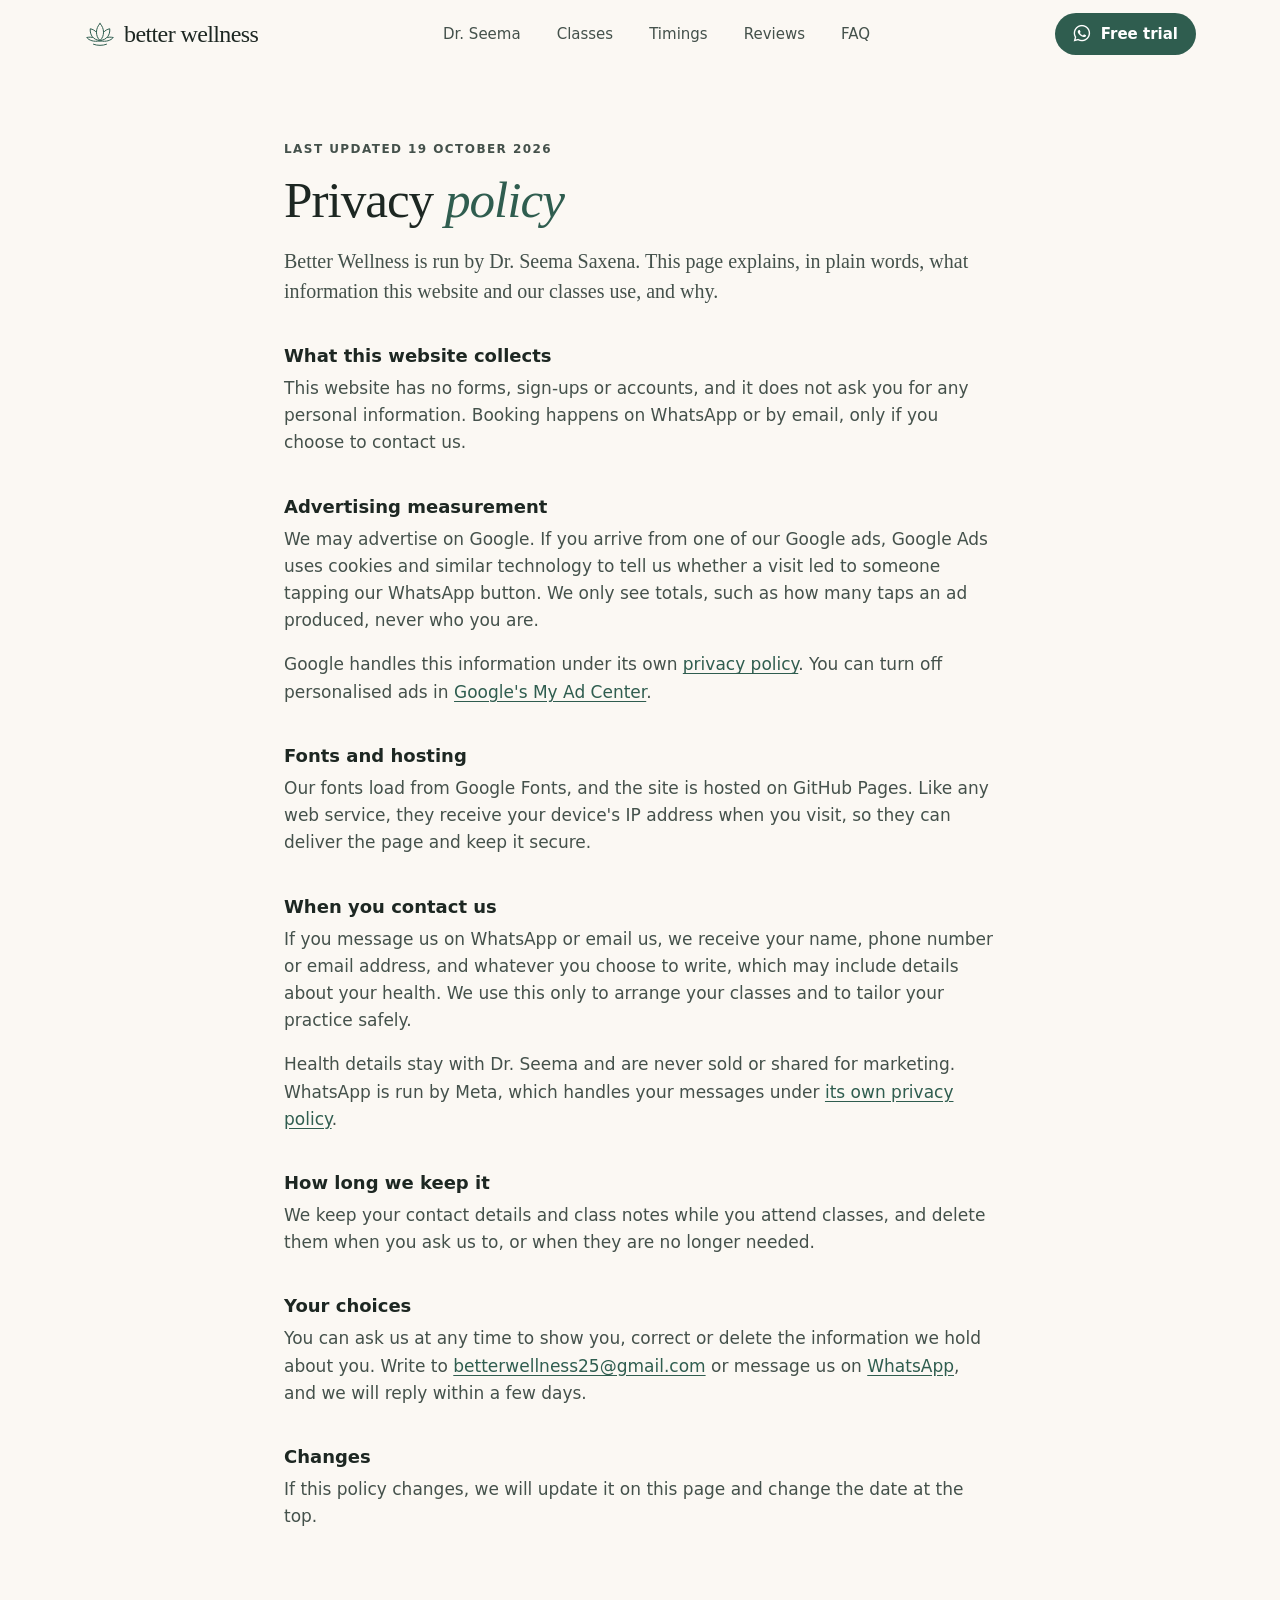
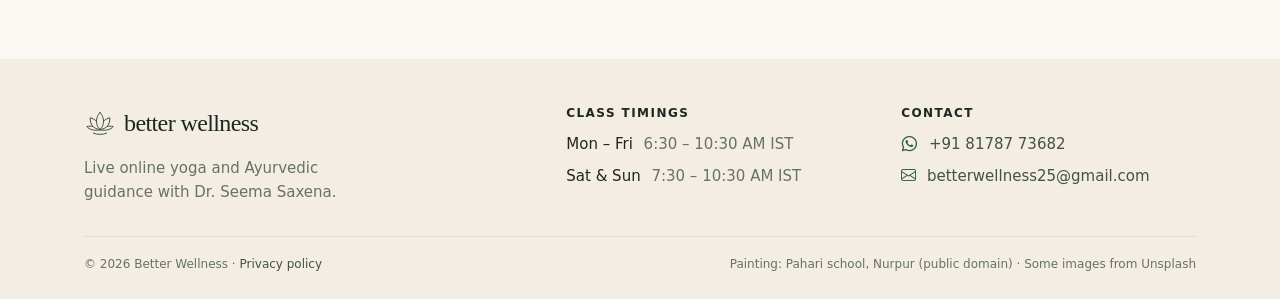
==== privacy.html @ 7ba0b814 "Privacy policy page and a dormant Google Ads conversion tag - privacy.html: plain-language policy co" ====
<!doctype html>
<html lang="en-IN">
    <head>
        <meta charset="utf-8">
        <meta name="viewport" content="width=device-width, initial-scale=1">
        <meta http-equiv="Content-Security-Policy" content="default-src 'self'; style-src 'self' https://fonts.googleapis.com; font-src 'self' https://fonts.gstatic.com; img-src 'self' data: https://www.googletagmanager.com https://googleads.g.doubleclick.net https://www.google.com https://www.google.co.in; script-src 'self' https://www.googletagmanager.com https://www.googleadservices.com https://googleads.g.doubleclick.net https://www.google.com; connect-src 'self' https://www.googletagmanager.com https://www.google.com https://googleads.g.doubleclick.net https://pagead2.googlesyndication.com; frame-src https://td.doubleclick.net https://www.googletagmanager.com; object-src 'none'; base-uri 'self'; form-action 'none'">
        <meta name="referrer" content="strict-origin-when-cross-origin">

        <title>Privacy Policy | Better Wellness</title>
        <meta name="description" content="How Better Wellness handles your information: what this website collects, how Google Ads measurement works, and how we treat what you share with us on WhatsApp or email.">
        <meta name="author" content="Dr. Seema Saxena">
        <meta name="theme-color" content="#FBF8F3">
        <link rel="canonical" href="https://www.betterwellness.in/privacy.html">

        <link rel="icon" href="images/site/lotus.svg" type="image/svg+xml">
        <link rel="icon" href="images/site/favicon-32.png" type="image/png" sizes="32x32">
        <link rel="apple-touch-icon" href="images/site/apple-touch-icon.png">

        <link rel="preconnect" href="https://fonts.googleapis.com">
        <link rel="preconnect" href="https://fonts.gstatic.com" crossorigin>
        <link href="https://fonts.googleapis.com/css2?family=Newsreader:ital,opsz,wght@0,6..72,400;0,6..72,500;1,6..72,400&family=Plus+Jakarta+Sans:wght@400;500;600;700&family=Tiro+Devanagari+Hindi&family=Mukta:wght@500;600&display=swap" rel="stylesheet">
                <script src="js/site.js"></script>
        <script src="js/ads.js" defer></script>
        <link href="css/bootstrap-icons.css" rel="stylesheet">
        <link href="css/site.css" rel="stylesheet">
    </head>

    <body class="page-legal">

        <a class="skip-link" href="#main">Skip to content</a>

        <header class="site-header">
            <div class="container header-inner">
                <a class="brand" href="index.html" aria-label="Better Wellness, home">
                    <svg class="lotus" viewBox="0 0 64 64" aria-hidden="true"><path class="p-ll" d="M30.5 46 C 20 48, 10 45, 5.5 39 C 15 37, 25 39.5, 30.5 46 Z"/><path class="p-lr" d="M33.5 46 C 44 48, 54 45, 58.5 39 C 49 37, 39 39.5, 33.5 46 Z"/><path class="p-l" d="M31.5 45 C 18.5 44, 11.5 34, 12.5 21.5 C 22.5 23.5, 30 31.5, 31.5 45 Z"/><path class="p-r" d="M32.5 45 C 45.5 44, 52.5 34, 51.5 21.5 C 41.5 23.5, 34 31.5, 32.5 45 Z"/><path class="p-c" d="M32 11 C 41.5 20.5, 41.5 36.5, 32 45 C 22.5 36.5, 22.5 20.5, 32 11 Z"/><path class="p-base" d="M19 52.5 C 27 55.5, 37 55.5, 45 52.5"/></svg>
                    <span class="wordmark">better wellness</span>
                </a>

                <nav class="site-nav" aria-label="Main">
                    <a href="index.html#about">Dr. Seema</a>
                    <a href="index.html#classes">Classes</a>
                    <a href="index.html#timings">Timings</a>
                    <a href="index.html#reviews">Reviews</a>
                    <a href="index.html#faq">FAQ</a>
                </nav>

                <a class="btn btn-small" href="https://wa.me/918178773682?text=Hi%20Dr.%20Seema%2C%20I%27d%20like%20to%20book%20a%20free%20trial%20yoga%20class." target="_blank" rel="noopener">
                    <i class="bi-whatsapp" aria-hidden="true"></i> Free trial
                </a>
            </div>
        </header>

        <main id="main">
            <article class="container legal">
                <p class="eyebrow">Last updated 19 October 2026</p>
                <h1>Privacy <em>policy</em></h1>
                <p class="legal-lead">Better Wellness is run by Dr. Seema Saxena. This page explains, in plain words, what information this website and our classes use, and why.</p>

                <h2>What this website collects</h2>
                <p>This website has no forms, sign-ups or accounts, and it does not ask you for any personal information. Booking happens on WhatsApp or by email, only if you choose to contact us.</p>

                <h2>Advertising measurement</h2>
                <p>We may advertise on Google. If you arrive from one of our Google ads, Google Ads uses cookies and similar technology to tell us whether a visit led to someone tapping our WhatsApp button. We only see totals, such as how many taps an ad produced, never who you are.</p>
                <p>Google handles this information under its own <a href="https://policies.google.com/privacy" target="_blank" rel="noopener">privacy policy</a>. You can turn off personalised ads in <a href="https://myadcenter.google.com/" target="_blank" rel="noopener">Google's My Ad Center</a>.</p>

                <h2>Fonts and hosting</h2>
                <p>Our fonts load from Google Fonts, and the site is hosted on GitHub Pages. Like any web service, they receive your device's IP address when you visit, so they can deliver the page and keep it secure.</p>

                <h2>When you contact us</h2>
                <p>If you message us on WhatsApp or email us, we receive your name, phone number or email address, and whatever you choose to write, which may include details about your health. We use this only to arrange your classes and to tailor your practice safely.</p>
                <p>Health details stay with Dr. Seema and are never sold or shared for marketing. WhatsApp is run by Meta, which handles your messages under <a href="https://www.whatsapp.com/legal/privacy-policy" target="_blank" rel="noopener">its own privacy policy</a>.</p>

                <h2>How long we keep it</h2>
                <p>We keep your contact details and class notes while you attend classes, and delete them when you ask us to, or when they are no longer needed.</p>

                <h2>Your choices</h2>
                <p>You can ask us at any time to show you, correct or delete the information we hold about you. Write to <a href="mailto:betterwellness25@gmail.com">betterwellness25@gmail.com</a> or message us on <a href="https://wa.me/918178773682" target="_blank" rel="noopener">WhatsApp</a>, and we will reply within a few days.</p>

                <h2>Changes</h2>
                <p>If this policy changes, we will update it on this page and change the date at the top.</p>
            </article>
        </main>

        <footer class="site-footer">
            <div class="container">
                <div class="footer-top">
                    <div class="footer-brand">
                        <a class="brand" href="index.html">
                            <svg class="lotus" viewBox="0 0 64 64" aria-hidden="true"><path class="p-ll" d="M30.5 46 C 20 48, 10 45, 5.5 39 C 15 37, 25 39.5, 30.5 46 Z"/><path class="p-lr" d="M33.5 46 C 44 48, 54 45, 58.5 39 C 49 37, 39 39.5, 33.5 46 Z"/><path class="p-l" d="M31.5 45 C 18.5 44, 11.5 34, 12.5 21.5 C 22.5 23.5, 30 31.5, 31.5 45 Z"/><path class="p-r" d="M32.5 45 C 45.5 44, 52.5 34, 51.5 21.5 C 41.5 23.5, 34 31.5, 32.5 45 Z"/><path class="p-c" d="M32 11 C 41.5 20.5, 41.5 36.5, 32 45 C 22.5 36.5, 22.5 20.5, 32 11 Z"/><path class="p-base" d="M19 52.5 C 27 55.5, 37 55.5, 45 52.5"/></svg>
                            <span class="wordmark">better wellness</span>
                        </a>
                        <p>Live online yoga and Ayurvedic guidance with Dr. Seema Saxena.</p>
                    </div>

                    <div class="footer-col">
                        <h2 class="footer-title">Class timings</h2>
                        <p>Mon – Fri <span>6:30 – 10:30 AM IST</span></p>
                        <p>Sat &amp; Sun <span>7:30 – 10:30 AM IST</span></p>
                    </div>

                    <div class="footer-col">
                        <h2 class="footer-title">Contact</h2>
                        <a href="https://wa.me/918178773682" target="_blank" rel="noopener"><i class="bi-whatsapp" aria-hidden="true"></i> +91 81787 73682</a>
                        <a href="mailto:betterwellness25@gmail.com"><i class="bi-envelope" aria-hidden="true"></i> betterwellness25@gmail.com</a>
                    </div>
                </div>

                <div class="footer-base">
                    <p>© 2026 Better Wellness · <a href="privacy.html">Privacy policy</a></p>
                    <p>Painting: Pahari school, Nurpur (public domain) · Some images from Unsplash</p>
                </div>
            </div>
        </footer>

    </body>
</html>
---- css/site.css ----
/* Better Wellness: site styles
   Brand idea: a calm doctor's clinic at sunrise. Warm, knowledgeable,
   unhurried; Dr. Seema at the centre, no hype.

   Palette: paper and ink at the core, tulsi green for the brand, and two
   warm accents used sparingly: haldi (turmeric) and mitti (clay). */

:root {
  --bg: #FBF8F3;          /* paper */
  --surface: #FFFFFF;
  --sand: #F3EDE3;
  --ink: #1D2722;
  --ink-2: #44514B;
  --muted: #66716B;
  --line: #E4DCCF;
  --brand: #2F5D4F;       /* tulsi */
  --brand-dark: #234639;  /* deep tulsi */
  --haldi: #C8902B;
  --haldi-light: #E6BD67;
  --mitti: #A85A3C;
  --mitti-deep: #6E3624;
  --whatsapp: #25D366;

  --serif: 'Newsreader', 'Tiro Devanagari Hindi', Georgia, serif;
  --sans: 'Plus Jakarta Sans', 'Mukta', system-ui, -apple-system, 'Segoe UI', sans-serif;

  /* Type scale: two display sizes, two serif reading sizes, five sans sizes */
  --fs-display: clamp(44px, 5.6vw, 72px);
  --fs-h2: clamp(34px, 4vw, 52px);
  --fs-quote: 24px;
  --fs-serif-sm: 20px;
  --fs-h3: 18px;
  --fs-lead: 19px;
  --fs-body: 17px;
  --fs-small: 15px;
  --fs-caption: 13px;
  --fs-label: 12px;

  /* Shape and rhythm */
  --container: 1160px;
  --header-h: 68px;
  --radius-xl: 32px;
  --radius-lg: 24px;
  --radius-md: 16px;
  --icon: 44px;
  --section-y: 112px;
  --shadow-sm: 0 6px 18px rgba(29, 39, 34, 0.08);
  --shadow-md: 0 12px 32px rgba(29, 39, 34, 0.1);
}

/* ---------- Base ---------- */

*,
*::before,
*::after {
  box-sizing: border-box;
}

html {
  scroll-padding-top: calc(var(--header-h) + 16px);
  -webkit-text-size-adjust: 100%;
}

@media (prefers-reduced-motion: no-preference) {
  html {
    scroll-behavior: smooth;
  }
}

body {
  margin: 0;
  background: var(--bg);
  color: var(--ink-2);
  font-family: var(--sans);
  font-size: var(--fs-body);
  line-height: 1.6;
  -webkit-font-smoothing: antialiased;
}

img {
  display: block;
  max-width: 100%;
  height: auto;
}

h1,
h2,
h3 {
  margin: 0;
  color: var(--ink);
}

h1,
h2 {
  font-family: var(--serif);
  font-weight: 400;
  letter-spacing: -0.02em;
  text-wrap: balance;
}

h1 {
  font-size: var(--fs-display);
  line-height: 1.02;
}

h2 {
  font-size: var(--fs-h2);
  line-height: 1.06;
}

h3 {
  font-size: var(--fs-h3);
  font-weight: 600;
  line-height: 1.35;
}

h1 em,
h2 em {
  font-style: italic;
  color: var(--brand);
}

p {
  margin: 0 0 1em;
}

a {
  color: var(--brand);
  text-underline-offset: 3px;
}

a:hover {
  color: var(--brand-dark);
}

:focus-visible {
  outline: 2px solid var(--brand);
  outline-offset: 3px;
  border-radius: 6px;
}

ul,
ol {
  margin: 0;
  padding: 0;
  list-style: none;
}

figure {
  margin: 0;
}

.container {
  width: 100%;
  max-width: var(--container);
  margin: 0 auto;
  padding: 0 24px;
}

/* The one uppercase label style, used for eyebrows, titles, topics and sources */
.eyebrow,
.label {
  color: var(--muted);
  font-size: var(--fs-label);
  font-weight: 700;
  letter-spacing: 0.12em;
  line-height: 1.4;
  text-transform: uppercase;
}

.eyebrow {
  margin: 0 0 16px;
  color: var(--brand);
}

.muted {
  color: var(--muted);
}

.skip-link {
  position: absolute;
  left: 16px;
  top: -60px;
  z-index: 100;
  padding: 10px 16px;
  background: var(--ink);
  color: var(--surface);
  border-radius: 10px;
  text-decoration: none;
}

.skip-link:focus {
  top: 12px;
  color: var(--surface);
}

/* ---------- Buttons ---------- */

.btn {
  display: inline-flex;
  align-items: center;
  justify-content: center;
  gap: 10px;
  min-height: 54px;
  padding: 0 28px;
  border-radius: 999px;
  background: var(--brand);
  color: var(--surface);
  font-size: 16px;
  font-weight: 600;
  text-decoration: none;
  transition: background-color 0.2s ease, transform 0.2s ease, box-shadow 0.2s ease;
}

.btn:hover {
  background: var(--brand-dark);
  color: var(--surface);
  transform: translateY(-1px);
  box-shadow: 0 10px 24px rgba(35, 70, 57, 0.22);
}

.text-link i {
  display: inline-block;
  transition: transform 0.25s ease;
}

.text-link:hover i {
  transform: translateX(4px);
}

.btn i {
  font-size: 19px;
  line-height: 1;
}

.btn-small {
  min-height: 42px;
  padding: 0 18px;
  font-size: var(--fs-small);
}

.btn-small i {
  font-size: 16px;
}

.btn-light {
  background: var(--surface);
  color: var(--brand-dark);
}

.btn-light:hover {
  background: var(--sand);
  color: var(--brand-dark);
}

.text-link {
  display: inline-flex;
  align-items: center;
  gap: 6px;
  color: var(--ink);
  font-weight: 600;
  text-decoration: none;
}

.text-link:hover {
  color: var(--brand);
}

/* ---------- Header ---------- */

.site-header {
  position: sticky;
  top: 0;
  z-index: 50;
  background: rgba(251, 248, 243, 0.9);
  -webkit-backdrop-filter: saturate(160%) blur(12px);
  backdrop-filter: saturate(160%) blur(12px);
  border-bottom: 1px solid transparent;
  transition: border-color 0.3s ease, box-shadow 0.3s ease;
}

.site-header.is-scrolled {
  border-bottom-color: var(--line);
  box-shadow: 0 6px 24px rgba(29, 39, 34, 0.05);
}

.header-inner {
  display: flex;
  align-items: center;
  justify-content: space-between;
  gap: 24px;
  height: var(--header-h);
}

.brand {
  display: inline-flex;
  align-items: center;
  gap: 8px;
  color: var(--brand);
  text-decoration: none;
}

.wordmark {
  color: var(--ink);
  font-family: var(--serif);
  font-size: 24px;
  font-weight: 500;
  letter-spacing: -0.025em;
  line-height: 1;
}

/* The lotus mark: drawn inline so it can take the colour of its context */
.lotus {
  display: block;
  overflow: visible;
  stroke: currentColor;
  stroke-width: 2;
  stroke-linecap: round;
  stroke-linejoin: round;
}

.lotus path {
  fill: var(--mark-bg, var(--bg));
}

.lotus .p-base {
  fill: none;
}

.brand:hover {
  color: var(--ink);
}

.brand .lotus {
  width: 32px;
  height: 32px;
}

.site-nav {
  display: flex;
  gap: 36px;
}

.site-nav a {
  color: var(--ink-2);
  font-size: var(--fs-small);
  font-weight: 500;
  text-decoration: none;
}

.site-nav a:hover {
  color: var(--ink);
}

/* ---------- Hero ---------- */

.hero {
  padding: 16px 0 var(--section-y);
}

/* Sunrise over the Himalaya: one message, one action */
.hero-card {
  position: relative;
  isolation: isolate;
  overflow: hidden;
  display: flex;
  flex-direction: column;
  align-items: center;
  min-height: min(88vh, 780px);
  padding: 88px 24px 0;
  border-radius: var(--radius-xl);
  background: linear-gradient(180deg, #FBF8F2 0%, #F9F0E0 52%, #F5E5C8 100%);
  text-align: center;
}

.hero-copy {
  position: relative;
  z-index: 2;
  max-width: 820px;
}

.hero-copy h1 {
  font-size: clamp(46px, 6vw, 80px);
}

.hero .lede {
  max-width: 520px;
  margin: 24px auto 36px;
  text-wrap: balance;
  color: var(--ink-2);
  font-size: var(--fs-lead);
}

.hero-cta {
  display: inline-flex;
  align-items: center;
  gap: 14px;
  min-height: 60px;
  padding: 6px 6px 6px 24px;
  border-radius: 999px;
  background: var(--brand);
  box-shadow: 0 12px 28px rgba(35, 70, 57, 0.22);
  color: var(--bg);
  font-size: var(--fs-body);
  font-weight: 600;
  text-decoration: none;
  transition: background-color 0.25s ease, transform 0.25s ease, box-shadow 0.25s ease;
}

.hero-cta:hover {
  background: var(--brand-dark);
  color: var(--bg);
  transform: translateY(-2px);
  box-shadow: 0 16px 32px rgba(35, 70, 57, 0.26);
}

.hero-cta > i {
  font-size: 20px;
}

.hero-cta-arrow {
  display: grid;
  place-items: center;
  flex: none;
  width: 48px;
  height: 48px;
  margin-left: 8px;
  border-radius: 50%;
  background: var(--bg);
  color: var(--brand-dark);
  font-size: 18px;
}

.hero-cta-arrow i {
  transition: transform 0.25s ease;
}

.hero-cta:hover .hero-cta-arrow i {
  transform: translateX(3px);
}

/* Her achievements: small and quiet, each marked with a haldi dot so wrapping stays tidy */
.hero-proof {
  display: flex;
  flex-wrap: wrap;
  justify-content: center;
  gap: 8px 20px;
  margin: 26px auto 0;
  max-width: 760px;
  color: var(--muted);
  font-size: var(--fs-caption);
}

.hero-proof li {
  display: inline-flex;
  align-items: center;
}

.hero-proof li::before {
  content: "";
  width: 5px;
  height: 5px;
  margin-right: 8px;
  border-radius: 50%;
  background: var(--haldi);
  opacity: 0.8;
}

/* The horizon: a rising sun behind four ridges in the brand's warm tones */
.horizon {
  position: relative;
  z-index: 1;
  flex: 1;
  width: calc(100% + 48px);
  min-height: 220px;
  margin-top: 16px;
  pointer-events: none;
}

.sun {
  position: absolute;
  left: 50%;
  bottom: 26%;
  width: min(240px, 40vw);
  aspect-ratio: 1;
  border-radius: 50%;
  background: radial-gradient(circle, #F8DCA0 0%, #F2C676 46%, rgba(242, 198, 118, 0.3) 62%, rgba(242, 198, 118, 0) 72%);
  translate: -50% 0;
}

.ridge {
  position: absolute;
  left: 0;
  bottom: 0;
  width: 100%;
  height: 100%;
  /* Parallax: further ridges move a little as the page scrolls (set by site.js) */
  translate: 0 calc(var(--hero-scroll, 0) * var(--ridge-depth, 0) * 1px);
}

.ridge-far path { fill: #F2E1C3; }
.ridge-mid path { fill: #EACDA0; }
.ridge-near path { fill: #DDB386; }
.ridge-front path { fill: #6F8F80; }

.ridge-far { --ridge-depth: 0.05; }
.ridge-mid { --ridge-depth: 0.1; }
.ridge-near { --ridge-depth: 0.16; }
.ridge-front { --ridge-depth: 0; }

/* Hand-drawn stroke under the hero's italic phrase */
.underlined {
  position: relative;
  z-index: 0;
  white-space: nowrap;
}

.underlined svg {
  position: absolute;
  z-index: -1;
  left: -2%;
  bottom: -0.2em;
  width: 104%;
  height: 0.32em;
  overflow: visible;
}

.underlined path {
  fill: var(--haldi);
  fill-opacity: 0.55;
}

/* ---------- Sections ---------- */

.section {
  padding: var(--section-y) 0;
}

.section-sand {
  background: var(--sand);
}

.section-head {
  max-width: 640px;
  margin-bottom: 56px;
}

/* ---------- Heritage ---------- */

.heritage-section {
  padding: var(--section-y) 0 0;
}

.heritage {
  position: relative;
  overflow: hidden;
  display: grid;
  grid-template-columns: minmax(260px, 380px) 1fr;
  gap: 72px;
  align-items: center;
  padding: 56px 72px 56px 56px;
  border-radius: var(--radius-xl);
  background: var(--mitti-deep);
  color: rgba(251, 248, 243, 0.86);
}

/* The lotus's construction lines, drawn faintly behind the copy */
.heritage-grid {
  position: absolute;
  right: -200px;
  top: 50%;
  width: 600px;
  height: 600px;
  transform: translateY(-50%);
  fill: none;
  stroke: var(--haldi-light);
  stroke-width: 0.16;
  opacity: 0.2;
  pointer-events: none;
}

.heritage-art {
  position: relative;
  margin: 0;
}

.heritage-art img {
  width: 100%;
  border: 6px solid rgba(251, 248, 243, 0.92);
  border-radius: 8px;
  box-shadow: 0 18px 40px rgba(0, 0, 0, 0.28);
}

.heritage-art figcaption {
  margin-top: 14px;
  color: rgba(251, 248, 243, 0.62);
  font-size: var(--fs-label);
  line-height: 1.45;
}

.heritage-copy {
  position: relative;
  max-width: 540px;
}

.heritage .eyebrow,
.heritage .label {
  color: var(--haldi-light);
}

.heritage-sanskrit {
  margin: 0 0 8px;
  color: var(--haldi-light);
  font-family: 'Tiro Devanagari Hindi', var(--serif);
  font-size: clamp(30px, 3.4vw, 44px);
  line-height: 1.35;
}

.heritage h2,
.heritage h2 em {
  color: var(--bg);
}

.heritage .label {
  margin: 12px 0 24px;
}

/* ---------- Classes ---------- */

/* Follows the teacher section on the same background, so no second gap */
.classes {
  padding-top: 0;
}

.classes-grid {
  display: grid;
  grid-template-columns: 0.85fr 1.15fr;
  gap: 88px;
  align-items: start;
}

.classes-head {
  position: sticky;
  top: calc(var(--header-h) + 40px);
}

.classes-head h2 {
  margin-bottom: 20px;
}

.classes-head p {
  max-width: 400px;
  margin-bottom: 24px;
  color: var(--muted);
}

.class-rows {
  border-top: 1px solid var(--line);
}

.class-rows li {
  display: grid;
  grid-template-columns: var(--icon) 1fr auto;
  gap: 20px;
  align-items: center;
  padding: 26px 16px;
  border-bottom: 1px solid var(--line);
  transition: background-color 0.3s ease;
}

.class-rows li:hover {
  background: rgba(255, 255, 255, 0.7);
}

.row-icon {
  display: grid;
  place-items: center;
  width: var(--icon);
  height: var(--icon);
  border-radius: 50%;
  background: var(--sand);
  color: var(--brand);
  font-size: 18px;
  transition: background-color 0.3s ease, color 0.3s ease;
}

.class-rows li:hover .row-icon {
  background: var(--brand);
  color: var(--surface);
}

.class-rows h3 {
  margin-bottom: 4px;
}

.class-rows p {
  margin: 0;
  color: var(--muted);
  font-size: var(--fs-small);
}

.row-tag {
  padding: 6px 12px;
  background: var(--surface);
  border: 1px solid var(--line);
  border-radius: 999px;
  color: var(--ink-2);
  font-size: var(--fs-caption);
  font-weight: 600;
  white-space: nowrap;
}

/* ---------- Teacher ---------- */

.teacher {
  padding-top: 0;
}

.teacher-grid {
  display: grid;
  grid-template-columns: 1fr 1fr;
  gap: 88px;
  align-items: center;
}

.teacher-collage {
  position: relative;
  display: grid;
  grid-template-columns: 1fr 1fr;
  gap: 14px;
  align-items: start;
}

.collage-col {
  display: grid;
  gap: 14px;
}

/* The second column starts lower, so the four photos read as one arrangement */
.collage-col-offset {
  margin-top: 56px;
}

.teacher-collage figure {
  position: relative;
  margin: 0;
  overflow: hidden;
  border-radius: var(--radius-lg);
  background: var(--sand);
}

.teacher-collage img {
  width: 100%;
  height: 100%;
  object-fit: cover;
  transition: transform 0.9s cubic-bezier(0.2, 0.7, 0.2, 1);
}

.teacher-collage figure:hover img {
  transform: scale(1.04);
}

.photo-portrait {
  aspect-ratio: 4 / 5;
}

.photo-portrait img {
  object-position: 50% 30%;
}

.photo-landscape {
  aspect-ratio: 4 / 3;
}

/* Labels sit at the top so they never cover faces */
.teacher-collage figcaption {
  position: absolute;
  left: 10px;
  top: 10px;
  padding: 4px 10px;
  background: rgba(255, 255, 255, 0.92);
  border-radius: 999px;
  color: var(--ink);
  font-size: var(--fs-label);
  font-weight: 600;
  max-width: calc(100% - 20px);
  line-height: 1.3;
}

.teacher-collage .caption-bottom {
  top: auto;
  bottom: 10px;
}

.collage-seal {
  position: absolute;
  z-index: 1;
  left: calc(50% - 62px);
  top: calc(50% - 62px);
  display: flex;
  flex-direction: column;
  align-items: center;
  justify-content: center;
  width: 124px;
  height: 124px;
  border: 6px solid var(--bg);
  border-radius: 50%;
  background: var(--brand);
  color: var(--surface);
  text-align: center;
}

.collage-seal strong {
  font-family: var(--serif);
  font-size: 42px;
  font-weight: 400;
  line-height: 1;
}

.collage-seal span {
  max-width: none;
  margin-top: 4px;
  font-size: var(--fs-label);
  font-weight: 700;
  letter-spacing: 0.12em;
  line-height: 1.3;
  text-transform: uppercase;
}

.teacher-copy h2 {
  margin-bottom: 12px;
}

.teacher-name {
  margin-bottom: 28px;
  color: var(--muted);
  font-size: var(--fs-small);
}

.teacher-name strong {
  color: var(--ink);
  font-weight: 600;
}

.teacher-lead {
  margin-bottom: 16px;
  color: var(--ink);
  font-family: var(--serif);
  font-size: var(--fs-quote);
  font-style: italic;
  line-height: 1.35;
  letter-spacing: -0.01em;
}

.teacher-copy > p:not(.eyebrow):not(.teacher-name):not(.teacher-lead) {
  color: var(--muted);
}

/* Why her, in four tiles */
.credentials {
  display: grid;
  grid-template-columns: 1fr 1fr;
  gap: 12px;
  margin-top: 32px;
}

.credentials li {
  display: grid;
  grid-template-columns: auto 1fr;
  gap: 2px 14px;
  align-items: center;
  padding: 16px 18px;
  background: var(--surface);
  border: 1px solid var(--line);
  border-radius: var(--radius-md);
  transition: border-color 0.25s ease, transform 0.25s ease;
}

.credentials li:hover {
  border-color: rgba(47, 93, 79, 0.35);
  transform: translateY(-2px);
}

.credentials i {
  grid-row: 1 / span 2;
  display: grid;
  place-items: center;
  width: var(--icon);
  height: var(--icon);
  border-radius: 50%;
  background: var(--sand);
  color: var(--brand);
  font-size: 18px;
}

.credentials strong {
  color: var(--ink);
  font-size: var(--fs-small);
  font-weight: 600;
  line-height: 1.3;
}

.credentials span {
  color: var(--muted);
  font-size: var(--fs-caption);
  line-height: 1.4;
}

/* ---------- Benefits ---------- */

.section-head-center {
  margin-left: auto;
  margin-right: auto;
  text-align: center;
}

.benefits-section {
  background: var(--sand);
}

.benefits {
  display: grid;
  grid-template-columns: 1fr minmax(260px, 380px) 1fr;
  gap: 64px;
  align-items: center;
}

.benefits-col {
  display: grid;
  gap: 44px;
}

.benefits-col:first-child {
  text-align: right;
}

.benefits-col p {
  margin: 6px 0 0;
  color: var(--muted);
  font-size: var(--fs-small);
}

.benefits-figure {
  position: relative;
  aspect-ratio: 1;
}

.benefits-figure::before,
.benefits-figure::after {
  content: "";
  position: absolute;
  border-radius: 50%;
  pointer-events: none;
}

.benefits-figure::before {
  inset: -16px;
  border: 1px solid var(--line);
}

.benefits-figure::after {
  inset: -34px;
  border: 1px dashed rgba(47, 93, 79, 0.22);
}

.benefits-photo {
  width: 100%;
  height: 100%;
  object-fit: cover;
  object-position: 50% 45%;
  border-radius: 50%;
}

.benefits-lotus {
  position: absolute;
  left: 50%;
  bottom: -30px;
  display: grid;
  place-items: center;
  width: 64px;
  height: 64px;
  transform: translateX(-50%);
  background: var(--sand);
  border: 1px solid var(--line);
  border-radius: 50%;
  color: var(--brand);
}

.benefits-lotus .lotus {
  --mark-bg: var(--sand);
  width: 38px;
  height: 38px;
}

/* ---------- Timetable ---------- */

.timetable-section {
  padding: var(--section-y) 0;
}

.timetable {
  position: relative;
  overflow: hidden;
  padding: 88px 64px 0;
  border-radius: var(--radius-xl);
  background: var(--brand-dark);
  color: var(--surface);
}

.timetable h2 em {
  color: var(--haldi-light);
}

.timetable-grid {
  position: relative;
  z-index: 1;
  display: grid;
  grid-template-columns: 1fr 1.25fr;
  gap: 72px;
  align-items: start;
}

.timetable .eyebrow {
  color: var(--haldi-light);
}

.timetable h2 {
  color: var(--surface);
  margin-bottom: 20px;
}

.timetable-copy p {
  max-width: 420px;
  color: rgba(255, 255, 255, 0.78);
}

.batches {
  display: grid;
  gap: 10px;
}

.batches li {
  display: flex;
  align-items: baseline;
  justify-content: space-between;
  gap: 16px;
  padding: 18px 22px;
  border: 1px solid rgba(255, 255, 255, 0.14);
  border-radius: var(--radius-md);
  background: rgba(255, 255, 255, 0.05);
}

.batch-time {
  font-family: var(--serif);
  font-size: var(--fs-serif-sm);
}

.batch-days {
  color: rgba(255, 255, 255, 0.7);
  font-size: var(--fs-small);
}

.timetable-word {
  margin: 48px 0 0;
  color: transparent;
  font-family: var(--sans);
  font-size: clamp(96px, 22vw, 300px);
  font-weight: 800;
  line-height: 0.74;
  letter-spacing: -0.04em;
  text-align: center;
  white-space: nowrap;
  -webkit-text-stroke: 1.5px rgba(255, 255, 255, 0.2);
  user-select: none;
}

/* ---------- Reviews ---------- */

.reviews {
  display: grid;
  grid-template-columns: 1.15fr 1fr;
  grid-template-rows: auto auto;
  gap: 20px;
}

.review {
  display: flex;
  flex-direction: column;
  gap: 20px;
  padding: 32px;
  background: var(--surface);
  border: 1px solid var(--line);
  border-radius: var(--radius-lg);
}

.review-topic {
  align-self: flex-start;
  padding: 5px 12px;
  background: var(--sand);
  border-radius: 999px;
  color: var(--brand);
  font-size: var(--fs-label);
  font-weight: 700;
  letter-spacing: 0.12em;
  text-transform: uppercase;
}

.review blockquote {
  flex: 1;
  margin: 0;
  color: var(--ink);
  font-family: var(--serif);
  font-size: var(--fs-serif-sm);
  line-height: 1.55;
}

.review-featured {
  grid-row: 1 / span 2;
  position: relative;
  padding: 48px;
  background: var(--brand);
  border-color: var(--brand);
}

/* Oversized opening quote mark */
.review-featured::before {
  content: "\201C";
  position: absolute;
  top: 8px;
  right: 36px;
  color: rgba(255, 255, 255, 0.12);
  font-family: var(--serif);
  font-size: 220px;
  line-height: 1;
}

.review-featured .review-topic {
  background: rgba(255, 255, 255, 0.12);
  color: var(--haldi-light);
}

.review-featured blockquote {
  color: var(--surface);
  font-size: var(--fs-quote);
  line-height: 1.5;
}

.review figcaption {
  display: flex;
  align-items: center;
  gap: 12px;
}

.review img {
  width: 44px;
  height: 44px;
  border-radius: 50%;
  object-fit: cover;
}

.review-featured img {
  width: 56px;
  height: 56px;
  border: 2px solid rgba(255, 255, 255, 0.4);
}

.review figcaption span {
  color: var(--muted);
  font-size: var(--fs-caption);
  line-height: 1.35;
}

.review figcaption strong {
  display: block;
  color: var(--ink);
  font-size: var(--fs-small);
  font-weight: 600;
}

.review-featured figcaption span {
  color: rgba(255, 255, 255, 0.75);
}

.review-featured figcaption strong {
  color: var(--surface);
}

/* ---------- FAQ ---------- */

.faq-grid {
  display: grid;
  grid-template-columns: 1fr 1.6fr;
  gap: 80px;
  align-items: start;
}

.faq-grid .section-head {
  margin-bottom: 0;
}

.faq-grid .section-head .muted {
  margin-top: 20px;
}

.faq {
  border-top: 1px solid var(--line);
}

.faq details {
  border-bottom: 1px solid var(--line);
}

.faq summary {
  display: flex;
  align-items: center;
  justify-content: space-between;
  gap: 24px;
  padding: 22px 0;
  color: var(--ink);
  font-size: var(--fs-h3);
  font-weight: 600;
  line-height: 1.4;
  list-style: none;
  cursor: pointer;
}

.faq summary::-webkit-details-marker {
  display: none;
}

.faq summary::after {
  content: "+";
  flex-shrink: 0;
  color: var(--brand);
  font-size: 26px;
  font-weight: 400;
  line-height: 1;
}

.faq summary::after {
  transition: transform 0.3s ease;
}

.faq details[open] summary::after {
  transform: rotate(45deg);
}

.faq details p {
  max-width: 62ch;
  margin: -6px 0 0;
  padding-bottom: 24px;
  color: var(--muted);
  font-size: var(--fs-small);
}

/* ---------- Closing CTA ---------- */

.cta {
  padding: 0 0 var(--section-y);
}

.cta-card {
  position: relative;
  isolation: isolate;
  overflow: hidden;
  display: flex;
  justify-content: center;
  padding: 112px 32px;
  border-radius: var(--radius-xl);
  background: var(--sand);
  text-align: center;
}

.cta-bg {
  position: absolute;
  inset: 0;
  z-index: -2;
  width: 100%;
  height: 100%;
  object-fit: cover;
}

.cta-card::before {
  content: "";
  position: absolute;
  inset: 0;
  z-index: -1;
  background: rgba(251, 248, 243, 0.42);
}

.cta-inner {
  display: flex;
  flex-direction: column;
  align-items: center;
  max-width: 560px;
}

.cta p {
  margin: 16px 0 32px;
  color: var(--ink-2);
  font-size: var(--fs-body);
}

/* ---------- Footer ---------- */

.site-footer {
  padding: 48px 0 24px;
  background: var(--sand);
  font-size: var(--fs-small);
}

.footer-top {
  display: grid;
  grid-template-columns: 1.5fr 1fr 1fr;
  gap: 40px;
  align-items: start;
  padding-bottom: 32px;
}

.footer-brand .lotus {
  --mark-bg: var(--sand);
}

.footer-brand p {
  max-width: 300px;
  margin: 10px 0 0;
  color: var(--muted);
}

.footer-col {
  display: flex;
  flex-direction: column;
  align-items: flex-start;
  gap: 8px;
}

.footer-title {
  margin-bottom: 4px;
  color: var(--ink);
  font-family: var(--sans);
  font-size: var(--fs-label);
  font-weight: 700;
  letter-spacing: 0.12em;
  text-transform: uppercase;
}

.footer-col p {
  margin: 0;
  color: var(--ink);
  font-weight: 500;
}

.footer-col p span {
  margin-left: 6px;
  color: var(--muted);
  font-weight: 400;
}

.site-footer a:not(.btn) {
  color: var(--ink-2);
  text-decoration: none;
}

.site-footer a:not(.btn):hover {
  color: var(--brand);
}

.footer-col i {
  margin-right: 6px;
  color: var(--brand);
}

.footer-base {
  display: flex;
  flex-wrap: wrap;
  justify-content: space-between;
  gap: 8px 24px;
  padding-top: 18px;
  border-top: 1px solid var(--line);
  color: var(--muted);
  font-size: var(--fs-label);
}

.footer-base p {
  margin: 0;
}

/* ---------- Legal pages ---------- */

.legal {
  max-width: 760px;
  padding-top: 72px;
  padding-bottom: var(--section-y);
}

.legal h1 {
  margin-bottom: 20px;
  font-size: var(--fs-h2);
}

.legal-lead {
  margin-bottom: 40px;
  color: var(--ink);
  font-family: var(--serif);
  font-size: var(--fs-serif-sm);
  line-height: 1.5;
}

.legal h2 {
  margin: 40px 0 10px;
  font-family: var(--sans);
  font-size: var(--fs-h3);
  font-weight: 600;
  letter-spacing: 0;
}

.legal p {
  color: var(--ink-2);
}

.footer-base a {
  color: inherit;
  text-decoration: underline;
  text-decoration-color: rgba(102, 113, 107, 0.4);
}

/* ---------- Floating WhatsApp ---------- */

.whatsapp-float {
  position: fixed;
  right: 20px;
  bottom: 20px;
  z-index: 40;
  display: flex;
  align-items: center;
  justify-content: center;
  width: 58px;
  height: 58px;
  border-radius: 50%;
  background: var(--whatsapp);
  color: var(--surface);
  font-size: 28px;
  box-shadow: 0 6px 20px rgba(29, 39, 34, 0.2);
}

.whatsapp-float:hover {
  color: var(--surface);
  background: #1EBE5B;
}

/* ---------- Motion ---------- */

@media (prefers-reduced-motion: no-preference) {
  .motion [data-reveal] {
    opacity: 0;
    transform: translateY(22px);
    transition: opacity 0.8s cubic-bezier(0.2, 0.7, 0.2, 1), transform 0.8s cubic-bezier(0.2, 0.7, 0.2, 1);
    transition-delay: calc(var(--i, 0) * 90ms);
  }

  .motion [data-reveal].is-visible {
    opacity: 1;
    transform: none;
  }

  .hero-copy > * {
    animation: rise 0.9s cubic-bezier(0.2, 0.7, 0.2, 1) both;
  }

  .hero-copy > :nth-child(2) { animation-delay: 0.1s; }
  .hero-copy > :nth-child(3) { animation-delay: 0.2s; }
  .hero-copy > :nth-child(4) { animation-delay: 0.3s; }

  .hero-copy > :nth-child(5) { animation-delay: 0.4s; }

  /* The sun rises once as the page opens */
  .sun {
    animation: sunrise 2.6s 0.2s cubic-bezier(0.2, 0.6, 0.2, 1) both;
  }

  .benefits-figure::after {
    animation: spin 90s linear infinite;
  }

  .whatsapp-float {
    animation: pop 0.5s 1.2s cubic-bezier(0.2, 0.9, 0.3, 1.3) both;
  }

  .faq details[open] p {
    animation: fade-down 0.35s ease;
  }

  .underlined svg {
    clip-path: inset(0 100% 0 0);
    animation: sweep 1.1s 0.7s cubic-bezier(0.65, 0, 0.35, 1) forwards;
  }

  /* One slow breath, 4s in and 4s out: the petals open and close */
  .lotus-breathe .p-l { animation: open-left 8s ease-in-out infinite; }
  .lotus-breathe .p-r { animation: open-right 8s ease-in-out infinite; }
  .lotus-breathe .p-ll { animation: open-left-low 8s ease-in-out infinite; }
  .lotus-breathe .p-lr { animation: open-right-low 8s ease-in-out infinite; }
  .lotus-breathe .p-c { animation: rise-centre 8s ease-in-out infinite; }

  .cta-bg {
    transition: transform 14s cubic-bezier(0.2, 0.6, 0.2, 1);
  }

  .motion .cta-card.is-visible .cta-bg {
    transform: scale(1.07);
  }
}

@keyframes sweep {
  to {
    clip-path: inset(0 0 0 0);
  }
}

@keyframes open-left {
  50% { transform: rotate(-9deg); }
}

@keyframes open-right {
  50% { transform: rotate(9deg); }
}

@keyframes open-left-low {
  50% { transform: rotate(-6deg); }
}

@keyframes open-right-low {
  50% { transform: rotate(6deg); }
}

@keyframes rise-centre {
  50% { transform: scaleY(1.06); }
}

@keyframes sunrise {
  from {
    opacity: 0.4;
    transform: translateY(32%);
  }
}

@keyframes rise {
  from {
    opacity: 0;
    transform: translateY(18px);
  }
}

@keyframes spin {
  to {
    transform: rotate(360deg);
  }
}

@keyframes pop {
  from {
    opacity: 0;
    transform: scale(0.6);
  }
}

@keyframes fade-down {
  from {
    opacity: 0;
    transform: translateY(-4px);
  }
}

/* ---------- Responsive ---------- */

@media (max-width: 1024px) {
  .teacher-grid,
  .classes-grid {
    gap: 48px;
  }

  .benefits {
    gap: 40px;
  }

  .faq-grid,
  .timetable-grid {
    grid-template-columns: 1fr;
    gap: 40px;
  }
}

@media (max-width: 860px) {
  .site-nav {
    display: none;
  }

  .hero-card {
    min-height: 0;
    padding: 56px 20px 0;
    border-radius: var(--radius-lg);
  }

  .horizon {
    flex: none;
    width: calc(100% + 40px);
    height: 240px;
    min-height: 0;
    margin-top: 8px;
  }

  .hero-cta {
    gap: 10px;
    padding-left: 18px;
    font-size: var(--fs-small);
  }

  .credentials {
    grid-template-columns: 1fr;
  }

  .heritage {
    grid-template-columns: 1fr;
    gap: 36px;
    padding: 40px 28px;
  }

  .heritage-art {
    max-width: 320px;
  }

  .heritage-grid {
    right: -160px;
    top: auto;
    bottom: -120px;
    transform: none;
  }








  .hero {
    padding: 8px 0 var(--section-y);
  }

  .teacher-grid,
  .classes-grid {
    grid-template-columns: 1fr;
  }


  .teacher-collage {
    width: 100%;
    max-width: 520px;
  }

  .classes-head {
    position: static;
  }

  .reviews {
    grid-template-columns: 1fr;
  }

  .review-featured {
    grid-row: auto;
  }

  .benefits {
    grid-template-columns: 1fr;
  }

  .benefits-figure {
    order: -1;
    width: min(300px, 76%);
    margin: 0 auto 32px;
  }

  .benefits-col,
  .benefits-col:first-child {
    text-align: left;
    gap: 28px;
  }

  :root {
    --section-y: 80px;
  }

  .timetable {
    padding: 56px 32px 0;
  }


  .section-head {
    margin-bottom: 40px;
  }

  .footer-top {
    grid-template-columns: 1fr 1fr;
  }

  .footer-brand {
    grid-column: 1 / -1;
  }

  .site-footer {
    padding-bottom: 96px;
  }
}

@media (max-width: 560px) {
  .container {
    padding: 0 16px;
  }

  :root {
    --fs-body: 16px;
    --fs-lead: 17px;
  }

  .wordmark {
    font-size: 21px;
  }







  .collage-seal {
    left: calc(50% - 48px);
    top: calc(52% - 48px);
    width: 96px;
    height: 96px;
    border-width: 4px;
  }

  .collage-seal strong {
    font-size: 32px;
  }

  .collage-seal span {

  }

  .teacher-collage figcaption {

  }

  .teacher-lead {
    font-size: var(--fs-serif-sm);
  }

  .class-rows li {
    grid-template-columns: var(--icon) 1fr;
    gap: 6px 16px;
    padding: 20px 4px;
  }


  .row-tag {
    grid-column: 2;
    justify-self: start;
  }

  .batches li {
    flex-direction: column;
    gap: 2px;
    padding: 16px 18px;
  }

  .batch-time {
    font-size: var(--fs-serif-sm);
  }

  .batch-days {

  }

  .review,
  .review-featured {
    padding: 26px 22px;
  }

  .review-featured blockquote {
    font-size: var(--fs-serif-sm);
  }

  .cta-card {
    padding: 72px 20px;
    border-radius: var(--radius-lg);
  }

  .timetable {
    padding: 44px 18px 0;
    border-radius: var(--radius-lg);
  }

  .footer-top {
    grid-template-columns: 1fr;
    gap: 24px;
  }
}
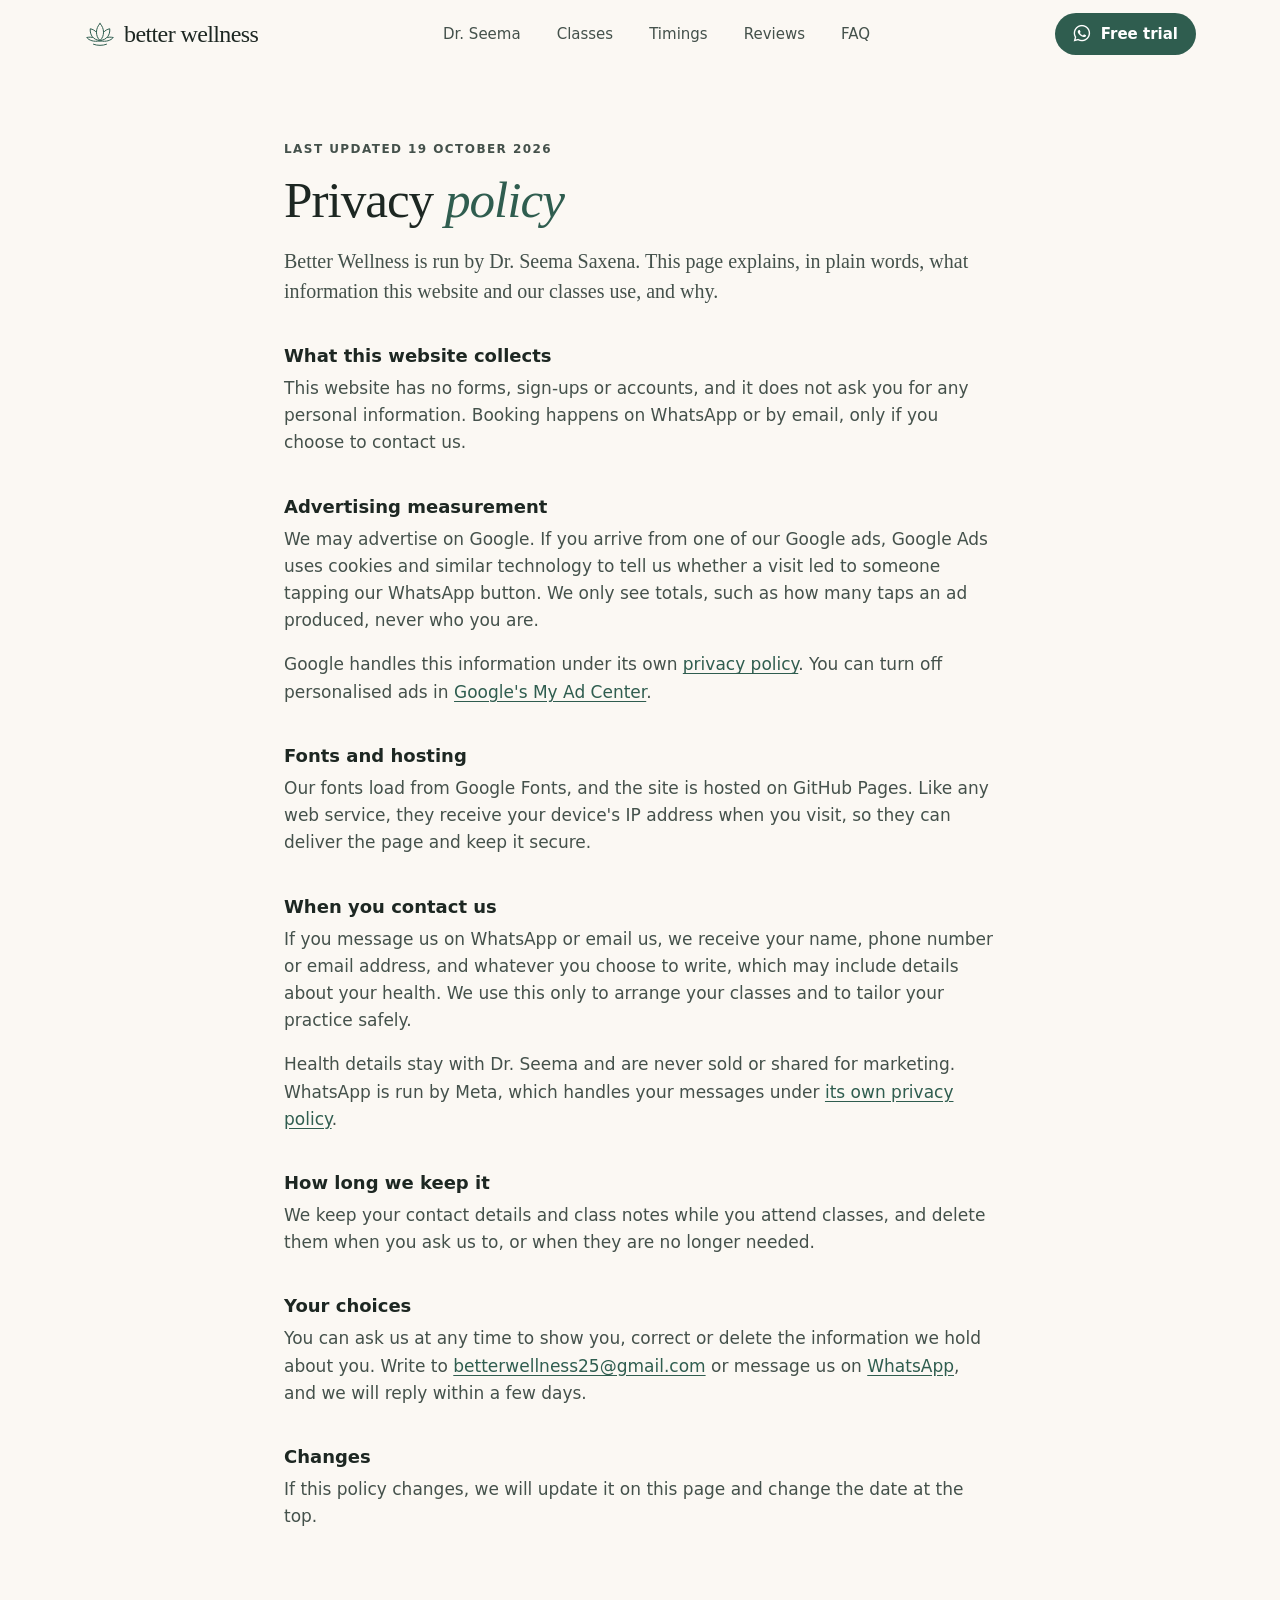
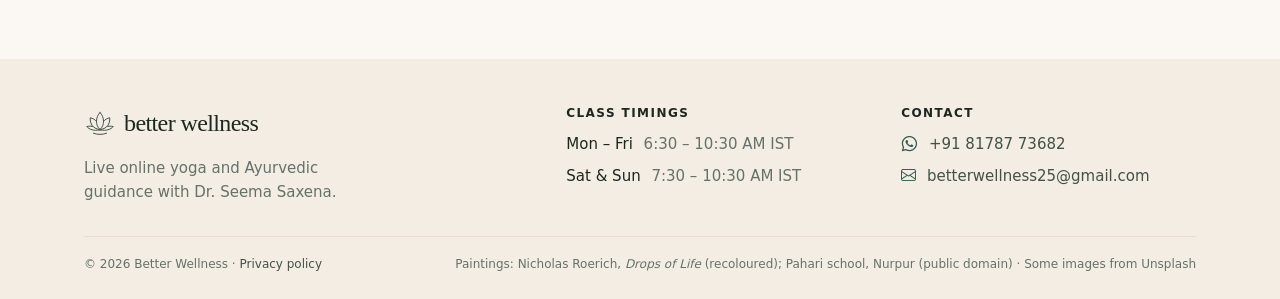
==== commit 4d2d16ea: "Full-bleed painterly hero with a finer underline and quiet labels - Hero is now one edge-to-edge sce" ====
--- a/privacy.html
+++ b/privacy.html
@@ -107,7 +107,7 @@
 
                 <div class="footer-base">
                     <p>© 2026 Better Wellness · <a href="privacy.html">Privacy policy</a></p>
-                    <p>Painting: Pahari school, Nurpur (public domain) · Some images from Unsplash</p>
+                    <p>Paintings: Nicholas Roerich, <i>Drops of Life</i> (recoloured); Pahari school, Nurpur (public domain) · Some images from Unsplash</p>
                 </div>
             </div>
         </footer>
--- a/css/site.css
+++ b/css/site.css
@@ -354,52 +354,76 @@
 
 /* ---------- Hero ---------- */
 
+/* Edge to edge, under the translucent header, fading into the page below */
 .hero {
-  padding: 16px 0 var(--section-y);
-}
-
-/* Sunrise over the Himalaya: one message, one action */
-.hero-card {
   position: relative;
   isolation: isolate;
   overflow: hidden;
   display: flex;
   flex-direction: column;
-  align-items: center;
-  min-height: min(88vh, 780px);
-  padding: 88px 24px 0;
-  border-radius: var(--radius-xl);
-  background: linear-gradient(180deg, #FBF8F2 0%, #F9F0E0 52%, #F5E5C8 100%);
-  text-align: center;
+  justify-content: space-between;
+  min-height: min(94vh, 880px);
+  margin-top: calc(var(--header-h) * -1);
+  padding: calc(var(--header-h) + 88px) 0 44px;
+}
+
+.hero-art {
+  position: absolute;
+  inset: 0;
+  z-index: -2;
+  width: 100%;
+  height: 100%;
+  object-fit: cover;
+  object-position: 62% 58%;
+  -webkit-mask-image: linear-gradient(180deg, #000 0%, #000 72%, transparent 100%);
+  mask-image: linear-gradient(180deg, #000 0%, #000 72%, transparent 100%);
+  /* Parallax: pointer (x) and scroll (y), set by site.js */
+  translate: calc(var(--hero-px, 0) * -10px) calc(var(--hero-scroll, 0) * 0.12px);
+  transition: translate 0.8s cubic-bezier(0.2, 0.7, 0.2, 1);
+}
+
+/* A paper wash on the left keeps the words calm and readable */
+.hero::before {
+  content: "";
+  position: absolute;
+  inset: 0;
+  z-index: -1;
+  background:
+    linear-gradient(90deg, rgba(251, 248, 243, 0.94) 0%, rgba(251, 248, 243, 0.78) 34%, rgba(251, 248, 243, 0.2) 58%, rgba(251, 248, 243, 0) 72%),
+    linear-gradient(180deg, rgba(251, 248, 243, 0.7) 0%, rgba(251, 248, 243, 0) 22%);
 }
 
 .hero-copy {
-  position: relative;
-  z-index: 2;
-  max-width: 820px;
+  max-width: 600px;
+}
+
+.hero-copy .eyebrow {
+  margin-bottom: 22px;
 }
 
 .hero-copy h1 {
-  font-size: clamp(46px, 6vw, 80px);
+  font-size: clamp(48px, 6vw, 84px);
+  line-height: 0.98;
+  letter-spacing: -0.028em;
 }
 
 .hero .lede {
-  max-width: 520px;
-  margin: 24px auto 36px;
-  text-wrap: balance;
+  max-width: 420px;
+  margin: 28px 0 38px;
   color: var(--ink-2);
   font-size: var(--fs-lead);
+  line-height: 1.55;
 }
 
 .hero-cta {
   display: inline-flex;
   align-items: center;
-  gap: 14px;
-  min-height: 60px;
-  padding: 6px 6px 6px 24px;
+  gap: 12px;
+  min-height: 58px;
+  padding: 5px 5px 5px 22px;
   border-radius: 999px;
   background: var(--brand);
-  box-shadow: 0 12px 28px rgba(35, 70, 57, 0.22);
+  box-shadow: 0 12px 28px rgba(35, 70, 57, 0.2);
   color: var(--bg);
   font-size: var(--fs-body);
   font-weight: 600;
@@ -415,20 +439,20 @@
 }
 
 .hero-cta > i {
-  font-size: 20px;
+  font-size: 19px;
 }
 
 .hero-cta-arrow {
   display: grid;
   place-items: center;
   flex: none;
-  width: 48px;
-  height: 48px;
-  margin-left: 8px;
+  width: 46px;
+  height: 46px;
+  margin-left: 6px;
   border-radius: 50%;
   background: var(--bg);
   color: var(--brand-dark);
-  font-size: 18px;
+  font-size: 17px;
 }
 
 .hero-cta-arrow i {
@@ -439,76 +463,23 @@
   transform: translateX(3px);
 }
 
-/* Her achievements: small and quiet, each marked with a haldi dot so wrapping stays tidy */
-.hero-proof {
+/* Quiet uppercase labels along the bottom, like a poster's margin notes */
+.hero-labels ul {
   display: flex;
   flex-wrap: wrap;
-  justify-content: center;
-  gap: 8px 20px;
-  margin: 26px auto 0;
-  max-width: 760px;
-  color: var(--muted);
-  font-size: var(--fs-caption);
-}
-
-.hero-proof li {
-  display: inline-flex;
-  align-items: center;
-}
-
-.hero-proof li::before {
-  content: "";
-  width: 5px;
-  height: 5px;
-  margin-right: 8px;
-  border-radius: 50%;
-  background: var(--haldi);
-  opacity: 0.8;
-}
-
-/* The horizon: a rising sun behind four ridges in the brand's warm tones */
-.horizon {
-  position: relative;
-  z-index: 1;
-  flex: 1;
-  width: calc(100% + 48px);
-  min-height: 220px;
-  margin-top: 16px;
-  pointer-events: none;
-}
-
-.sun {
-  position: absolute;
-  left: 50%;
-  bottom: 26%;
-  width: min(240px, 40vw);
-  aspect-ratio: 1;
-  border-radius: 50%;
-  background: radial-gradient(circle, #F8DCA0 0%, #F2C676 46%, rgba(242, 198, 118, 0.3) 62%, rgba(242, 198, 118, 0) 72%);
-  translate: -50% 0;
-}
-
-.ridge {
-  position: absolute;
-  left: 0;
-  bottom: 0;
-  width: 100%;
-  height: 100%;
-  /* Parallax: further ridges move a little as the page scrolls (set by site.js) */
-  translate: 0 calc(var(--hero-scroll, 0) * var(--ridge-depth, 0) * 1px);
-}
-
-.ridge-far path { fill: #F2E1C3; }
-.ridge-mid path { fill: #EACDA0; }
-.ridge-near path { fill: #DDB386; }
-.ridge-front path { fill: #6F8F80; }
-
-.ridge-far { --ridge-depth: 0.05; }
-.ridge-mid { --ridge-depth: 0.1; }
-.ridge-near { --ridge-depth: 0.16; }
-.ridge-front { --ridge-depth: 0; }
-
-/* Hand-drawn stroke under the hero's italic phrase */
+  gap: 8px 28px;
+  color: var(--ink-2);
+  font-size: var(--fs-label);
+  font-weight: 700;
+  letter-spacing: 0.14em;
+  text-transform: uppercase;
+}
+
+.hero-labels li:first-child {
+  color: var(--brand);
+}
+
+/* Hand-drawn stroke under the hero's italic word */
 .underlined {
   position: relative;
   z-index: 0;
@@ -518,16 +489,16 @@
 .underlined svg {
   position: absolute;
   z-index: -1;
-  left: -2%;
-  bottom: -0.2em;
-  width: 104%;
-  height: 0.32em;
+  left: -3%;
+  bottom: -0.12em;
+  width: 106%;
+  height: 0.26em;
   overflow: visible;
 }
 
 .underlined path {
   fill: var(--haldi);
-  fill-opacity: 0.55;
+  fill-opacity: 0.8;
 }
 
 /* ---------- Sections ---------- */
@@ -714,6 +685,11 @@
 
 .teacher {
   padding-top: 0;
+}
+
+/* Opens the page after the hero, so it needs its own breathing room */
+.teacher-first {
+  padding-top: var(--section-y);
 }
 
 .teacher-grid {
@@ -1473,9 +1449,13 @@
 
   .hero-copy > :nth-child(5) { animation-delay: 0.4s; }
 
-  /* The sun rises once as the page opens */
-  .sun {
-    animation: sunrise 2.6s 0.2s cubic-bezier(0.2, 0.6, 0.2, 1) both;
+  .hero-labels {
+    animation: rise 0.9s 0.6s cubic-bezier(0.2, 0.7, 0.2, 1) both;
+  }
+
+  /* The painting settles slowly as the page opens */
+  .hero-art {
+    animation: settle 2.6s cubic-bezier(0.2, 0.6, 0.2, 1) both;
   }
 
   .benefits-figure::after {
@@ -1537,10 +1517,10 @@
   50% { transform: scaleY(1.06); }
 }
 
-@keyframes sunrise {
+@keyframes settle {
   from {
-    opacity: 0.4;
-    transform: translateY(32%);
+    opacity: 0.6;
+    transform: scale(1.06);
   }
 }
 
@@ -1595,18 +1575,31 @@
     display: none;
   }
 
-  .hero-card {
+  .hero {
     min-height: 0;
-    padding: 56px 20px 0;
-    border-radius: var(--radius-lg);
-  }
-
-  .horizon {
-    flex: none;
-    width: calc(100% + 40px);
-    height: 240px;
-    min-height: 0;
-    margin-top: 8px;
+    padding: calc(var(--header-h) + 48px) 0 32px;
+  }
+
+  /* On phones the painting sits below the words, fading in and out */
+  .hero-art {
+    top: auto;
+    bottom: 92px;
+    height: 260px;
+    object-position: 80% 60%;
+    -webkit-mask-image: linear-gradient(180deg, transparent 0%, #000 30%, #000 70%, transparent 100%);
+    mask-image: linear-gradient(180deg, transparent 0%, #000 30%, #000 70%, transparent 100%);
+  }
+
+  .hero::before {
+    display: none;
+  }
+
+  .hero-copy {
+    padding-bottom: 290px;
+  }
+
+  .hero-labels ul {
+    gap: 6px 18px;
   }
 
   .hero-cta {
@@ -1642,10 +1635,6 @@
 
 
 
-
-  .hero {
-    padding: 8px 0 var(--section-y);
-  }
 
   .teacher-grid,
   .classes-grid {
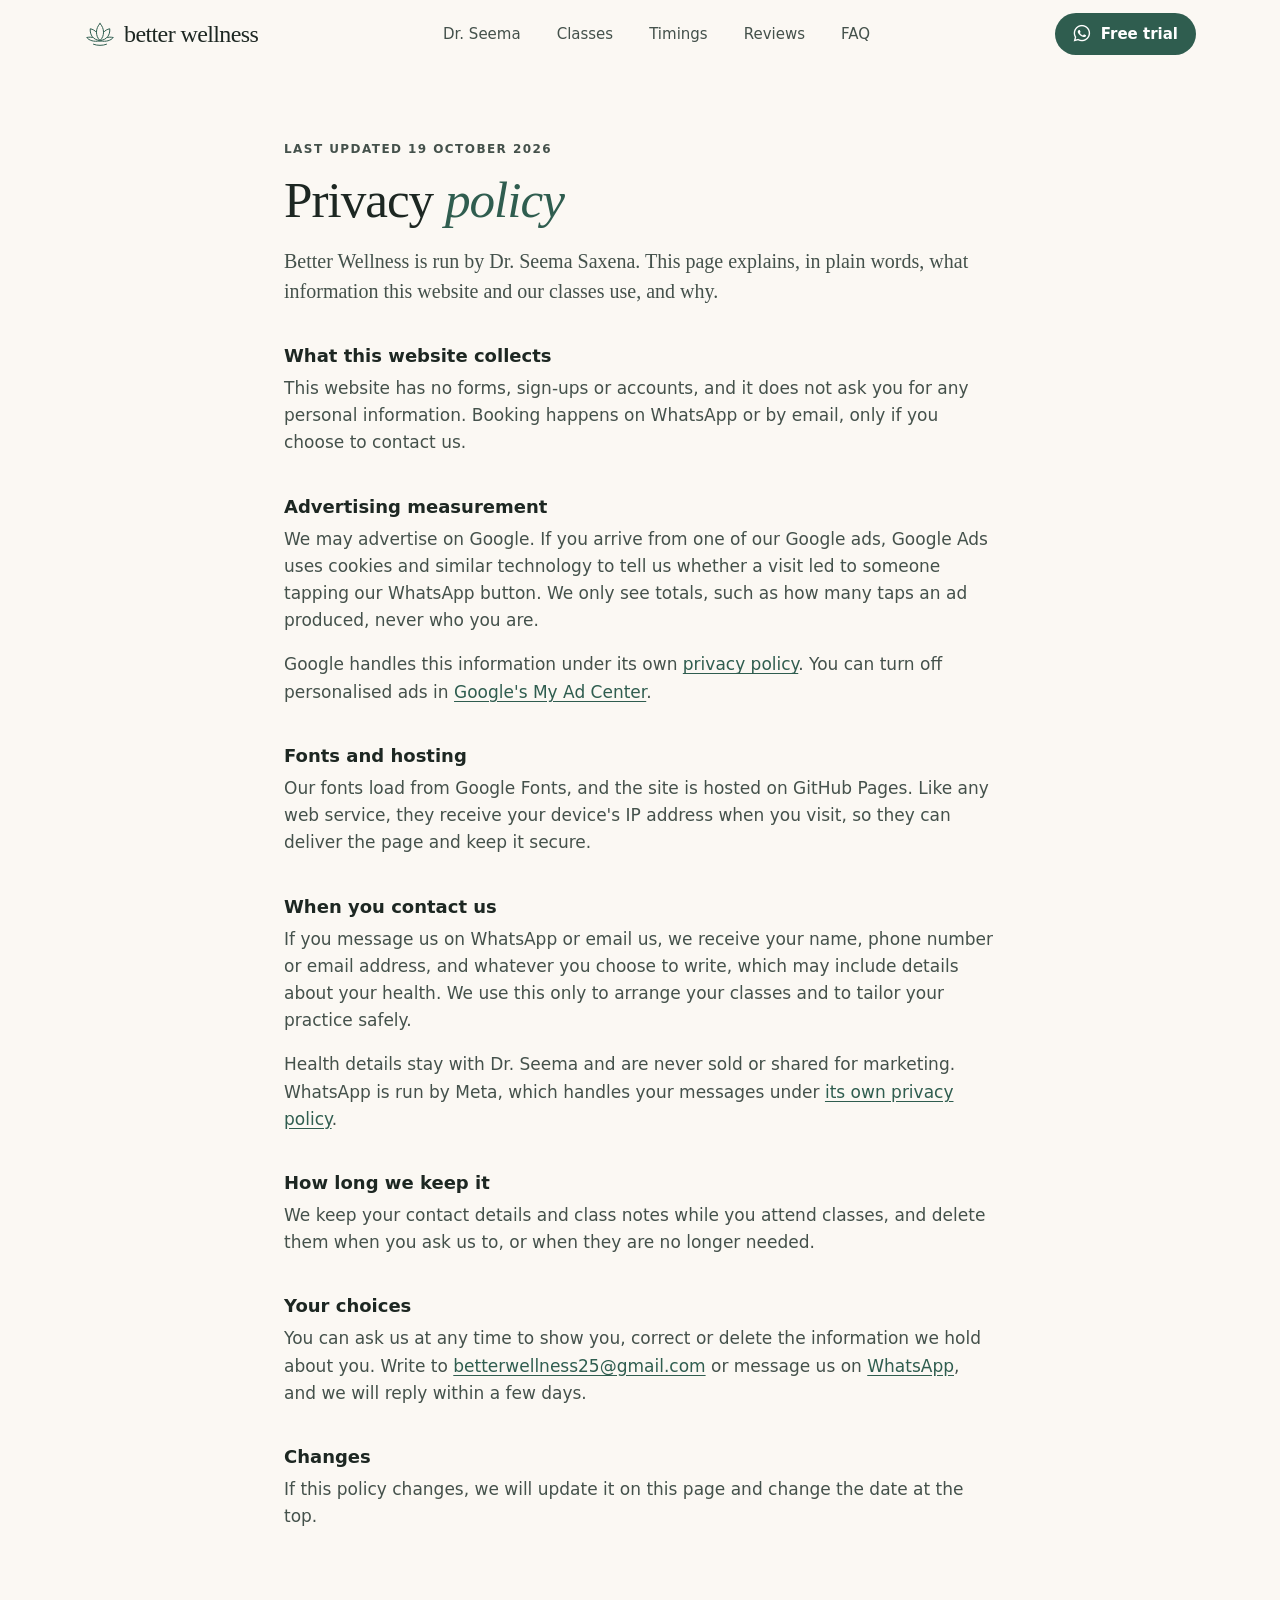
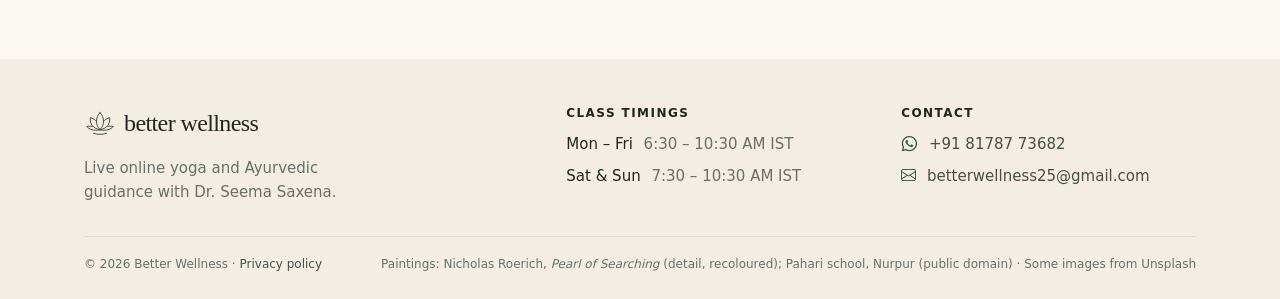
==== commit 1921d20d: "Hero: Pearl of Searching, benefit-led title, value tags, still painting - Hero image is Nicholas Roe" ====
--- a/privacy.html
+++ b/privacy.html
@@ -107,7 +107,7 @@
 
                 <div class="footer-base">
                     <p>© 2026 Better Wellness · <a href="privacy.html">Privacy policy</a></p>
-                    <p>Paintings: Nicholas Roerich, <i>Drops of Life</i> (recoloured); Pahari school, Nurpur (public domain) · Some images from Unsplash</p>
+                    <p>Paintings: Nicholas Roerich, <i>Pearl of Searching</i> (detail, recoloured); Pahari school, Nurpur (public domain) · Some images from Unsplash</p>
                 </div>
             </div>
         </footer>
--- a/css/site.css
+++ b/css/site.css
@@ -361,8 +361,8 @@
   overflow: hidden;
   display: flex;
   flex-direction: column;
-  justify-content: space-between;
-  min-height: min(94vh, 880px);
+  justify-content: center;
+  min-height: min(90vh, 840px);
   margin-top: calc(var(--header-h) * -1);
   padding: calc(var(--header-h) + 88px) 0 44px;
 }
@@ -374,12 +374,9 @@
   width: 100%;
   height: 100%;
   object-fit: cover;
-  object-position: 62% 58%;
+  object-position: 60% 30%;
   -webkit-mask-image: linear-gradient(180deg, #000 0%, #000 72%, transparent 100%);
   mask-image: linear-gradient(180deg, #000 0%, #000 72%, transparent 100%);
-  /* Parallax: pointer (x) and scroll (y), set by site.js */
-  translate: calc(var(--hero-px, 0) * -10px) calc(var(--hero-scroll, 0) * 0.12px);
-  transition: translate 0.8s cubic-bezier(0.2, 0.7, 0.2, 1);
 }
 
 /* A paper wash on the left keeps the words calm and readable */
@@ -408,7 +405,7 @@
 }
 
 .hero .lede {
-  max-width: 420px;
+  max-width: 440px;
   margin: 28px 0 38px;
   color: var(--ink-2);
   font-size: var(--fs-lead);
@@ -463,23 +460,28 @@
   transform: translateX(3px);
 }
 
-/* Quiet uppercase labels along the bottom, like a poster's margin notes */
-.hero-labels ul {
+/* Four quiet value tags, tied to the call to action */
+.hero-tags {
   display: flex;
   flex-wrap: wrap;
-  gap: 8px 28px;
+  gap: 8px;
+  max-width: 600px;
+  margin-top: 28px;
+}
+
+.hero-tags li {
+  padding: 6px 12px;
+  border: 1px solid rgba(29, 39, 34, 0.12);
+  border-radius: 999px;
+  background: rgba(255, 255, 255, 0.55);
+  -webkit-backdrop-filter: blur(6px);
+  backdrop-filter: blur(6px);
   color: var(--ink-2);
-  font-size: var(--fs-label);
-  font-weight: 700;
-  letter-spacing: 0.14em;
-  text-transform: uppercase;
-}
-
-.hero-labels li:first-child {
-  color: var(--brand);
-}
-
-/* Hand-drawn stroke under the hero's italic word */
+  font-size: var(--fs-caption);
+  font-weight: 500;
+}
+
+/* Hand-drawn stroke under the word that matters */
 .underlined {
   position: relative;
   z-index: 0;
@@ -1449,10 +1451,6 @@
 
   .hero-copy > :nth-child(5) { animation-delay: 0.4s; }
 
-  .hero-labels {
-    animation: rise 0.9s 0.6s cubic-bezier(0.2, 0.7, 0.2, 1) both;
-  }
-
   /* The painting settles slowly as the page opens */
   .hero-art {
     animation: settle 2.6s cubic-bezier(0.2, 0.6, 0.2, 1) both;
@@ -1580,12 +1578,16 @@
     padding: calc(var(--header-h) + 48px) 0 32px;
   }
 
+  .hero-copy .underlined {
+    white-space: normal;
+  }
+
   /* On phones the painting sits below the words, fading in and out */
   .hero-art {
     top: auto;
-    bottom: 92px;
+    bottom: 16px;
     height: 260px;
-    object-position: 80% 60%;
+    object-position: 62% 35%;
     -webkit-mask-image: linear-gradient(180deg, transparent 0%, #000 30%, #000 70%, transparent 100%);
     mask-image: linear-gradient(180deg, transparent 0%, #000 30%, #000 70%, transparent 100%);
   }
@@ -1595,12 +1597,9 @@
   }
 
   .hero-copy {
-    padding-bottom: 290px;
-  }
-
-  .hero-labels ul {
-    gap: 6px 18px;
-  }
+    padding-bottom: 250px;
+  }
+
 
   .hero-cta {
     gap: 10px;
